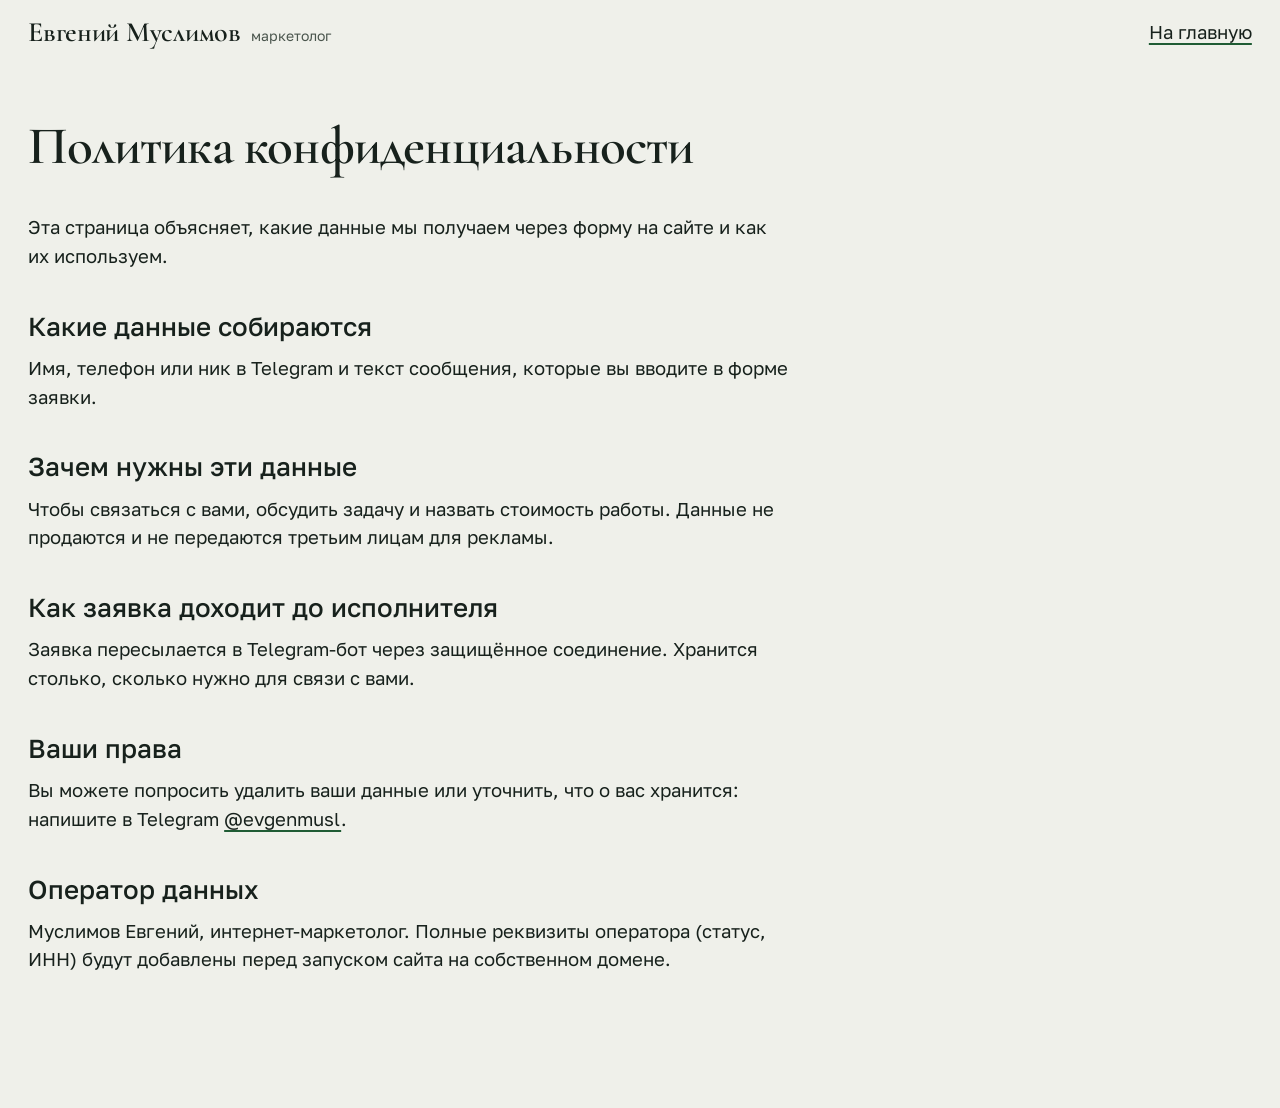
==== privacy.html @ 206d7241 "init: landing for Evgeny Muslimov (marketing)" ====
<!DOCTYPE html>
<html lang="ru">
<head>
<meta charset="UTF-8">
<meta name="viewport" content="width=device-width, initial-scale=1">
<title>Политика конфиденциальности. Евгений Муслимов</title>
<meta name="robots" content="noindex">
<link rel="preconnect" href="https://fonts.googleapis.com">
<link rel="preconnect" href="https://fonts.gstatic.com" crossorigin>
<link href="https://fonts.googleapis.com/css2?family=Cormorant+Garamond:wght@600&family=Golos+Text:wght@400;500&display=swap" rel="stylesheet">
<link rel="stylesheet" href="styles.css">
<style>
  .doc { max-width: 760px; padding-block: 56px 120px; }
  .doc h1 { margin-bottom: 40px; }
  .doc h2 { font-family: var(--text); font-weight: 500; font-size: var(--s-lead); margin: 40px 0 12px; line-height: 1.2; }
  .doc p { margin-bottom: 14px; }
</style>
</head>
<body>
<header class="header"><div class="wrap header__inner">
  <a class="logo" href="index.html"><span class="logo__name">Евгений Муслимов</span><span class="logo__sfx">маркетолог</span></a>
  <a class="link" style="margin-left:auto" href="index.html">На главную</a>
</div></header>
<main class="wrap">
  <div class="doc">
    <h1 class="head">Политика конфиденциальности</h1>
    <p>Эта страница объясняет, какие данные мы получаем через форму на сайте и как их используем.</p>
    <h2>Какие данные собираются</h2>
    <p>Имя, телефон или ник в Telegram и текст сообщения, которые вы вводите в форме заявки.</p>
    <h2>Зачем нужны эти данные</h2>
    <p>Чтобы связаться с вами, обсудить задачу и назвать стоимость работы. Данные не продаются и не передаются третьим лицам для рекламы.</p>
    <h2>Как заявка доходит до исполнителя</h2>
    <p>Заявка пересылается в Telegram-бот через защищённое соединение. Хранится столько, сколько нужно для связи с вами.</p>
    <h2>Ваши права</h2>
    <p>Вы можете попросить удалить ваши данные или уточнить, что о вас хранится: напишите в Telegram <a class="link" href="https://t.me/evgenmusl">@evgenmusl</a>.</p>
    <h2>Оператор данных</h2>
    <p>Муслимов Евгений, интернет-маркетолог. Полные реквизиты оператора (статус, ИНН) будут добавлены перед запуском сайта на собственном домене.</p>
  </div>
</main>
</body>
</html>
---- styles.css ----
/* Евгений Муслимов, маркетолог и шахматный тренер.
   Страница = шахматная партия: доска стоит на месте, позиция меняется по мере чтения. */
:root {
  --paper: #eff0ea;
  --field: #dfe5d3;
  --row: #f5f6f0;
  --pick: #e4e9d6;
  --ink: #17211c;
  --muted: #4a554d;
  --accent: #1f5c34;
  --accent-deep: #164527;
  --accent-ink: #f6f7f1;
  --sq-light: #efefdc;
  --sq-dark: #759a5a;
  --sq-light-hl: #e6e89f;
  --sq-dark-hl: #b4c457;

  --display: 'Cormorant Garamond', 'Times New Roman', serif;
  --text: 'Golos Text', 'Segoe UI', Arial, sans-serif;

  --s-small: 0.875rem;
  --s-body: clamp(1.0625rem, 1rem + 0.2vw, 1.1875rem);
  --s-lead: clamp(1.25rem, 1.1rem + 0.7vw, 1.625rem);
  --s-head: clamp(2rem, 1.4rem + 2.4vw, 3.5rem);
  --s-display: clamp(2.25rem, 1.2rem + 4vw, 5rem);

  --header-h: 64px;
  --margin: clamp(16px, 2.2vw, 32px);
  --pad-text: clamp(24px, 4.2vw, 72px);
  --gap-section: clamp(96px, 11vw, 168px);
  --ease: cubic-bezier(0.22, 1, 0.36, 1);
}

*, *::before, *::after { box-sizing: border-box; }
html { -webkit-text-size-adjust: 100%; }
body {
  margin: 0;
  background: var(--paper);
  color: var(--ink);
  font-family: var(--text);
  font-size: var(--s-body);
  line-height: 1.55;
  font-variant-numeric: tabular-nums;
  -webkit-font-smoothing: antialiased;
  overflow-x: clip;
}
img { display: block; max-width: 100%; height: auto; }
a { color: inherit; }
button, input, textarea { font: inherit; color: inherit; }
h1, h2, h3, p, ul, ol, dl, dd, figure { margin: 0; }
ul, ol { padding: 0; list-style: none; }
::selection { background: var(--accent); color: var(--accent-ink); }
:focus-visible { outline: 3px solid var(--accent); outline-offset: 3px; }

.sr { position: absolute; width: 1px; height: 1px; overflow: hidden; clip-path: inset(50%); white-space: nowrap; }
.skip { position: absolute; left: var(--margin); top: -80px; background: var(--ink); color: var(--paper); padding: 12px 16px; z-index: 100; }
.skip:focus { top: 12px; }
.wrap { padding-inline: var(--margin); max-width: 1680px; margin-inline: auto; }
.display { font-family: var(--display); font-weight: 600; letter-spacing: -0.02em; line-height: 0.95; font-size: var(--s-display); }
.head { font-family: var(--display); font-weight: 600; letter-spacing: -0.015em; line-height: 1; font-size: var(--s-head); text-wrap: balance; }
.lead { font-size: var(--s-lead); line-height: 1.4; }
.small { font-size: var(--s-small); line-height: 1.5; }
.muted { color: var(--muted); }
.link { text-decoration: underline; text-decoration-thickness: 2px; text-underline-offset: 4px; text-decoration-color: var(--accent); transition: color .2s; }
.link:hover { color: var(--accent); }

.btn {
  display: inline-flex; align-items: center; justify-content: center;
  background: var(--accent); color: var(--accent-ink);
  padding: 16px 28px; font-weight: 500; text-decoration: none; border: 0; border-radius: 0; cursor: pointer;
  transition: background .2s, transform .2s var(--ease);
}
.btn:hover { background: var(--accent-deep); transform: translateY(-2px); }
.btn:active { transform: translateY(0) scale(0.98); }
.btn[disabled] { opacity: .6; cursor: default; transform: none; }
.btn--small { padding: 10px 20px; }
.btn--block { width: 100%; }

/* ----- шапка ----- */
.header { position: sticky; top: 0; z-index: 50; background: var(--paper); height: var(--header-h); }
.header__inner { display: flex; align-items: center; gap: 24px; min-width: 0; height: var(--header-h); }
.logo { display: flex; align-items: baseline; gap: 10px; text-decoration: none; flex-shrink: 0; }
.logo__name { font-family: var(--display); font-weight: 600; font-size: 1.75rem; letter-spacing: -0.01em; line-height: 1; }
.logo__sfx { font-size: var(--s-small); color: var(--muted); }
.nav { display: flex; gap: 28px; margin-left: auto; }
.nav a { white-space: nowrap; text-decoration: none; font-size: 1rem; transition: color .2s; }
.nav a:hover { color: var(--accent); }
.burger { display: none; background: var(--field); border: 0; padding: 10px 16px; cursor: pointer; margin-left: auto; }
.menu { display: none; }

/* ----- сцена: половина экрана стоит на месте ----- */
.split { display: grid; grid-template-columns: minmax(0, 1fr) minmax(0, 1fr); align-items: start; }
.split > .stage { grid-column: 2; grid-row: 1; }
.split > .split__text { grid-column: 1; grid-row: 1; }
.split--rev > .stage { grid-column: 1; }
.split--rev > .split__text { grid-column: 2; }

.stage {
  position: sticky; top: calc(var(--header-h) + 12px);
  height: calc(100svh - var(--header-h) - 24px);
  margin: 12px 12px 12px 0;
  background: var(--field);
  display: flex; flex-direction: column;
  overflow: clip;
}
.split--rev .stage { margin: 12px 0 12px 12px; }
.stage__bar {
  display: flex; justify-content: space-between; gap: 16px; align-items: center;
  min-height: 56px; padding: 8px 20px; background: var(--paper);
  font-size: var(--s-small); flex-shrink: 0;
}
.board-wrap { flex: 1; min-height: 0; padding: clamp(16px, 3vw, 44px); display: grid; place-items: center; }
.board-wrap svg { width: 100%; height: 100%; display: block; }
.sq--l { fill: var(--sq-light); }
.sq--d { fill: var(--sq-dark); }
.sq--l.hl { fill: var(--sq-light-hl); }
.sq--d.hl { fill: var(--sq-dark-hl); }
.board--inline { display: none; width: 100%; max-width: 380px; height: auto; aspect-ratio: 1; margin-top: 12px; }
.piece { transition: transform .65s var(--ease), opacity .45s ease; }

.photo-wrap { position: relative; flex: 1; min-height: 0; }
.slide { position: absolute; inset: 0; width: 100%; height: 100%; object-fit: cover; opacity: 0; transition: opacity 1.4s ease; }
.slide.is-on { opacity: 1; }
.slide[data-i="0"] { object-position: 35% 40%; }
.slide[data-i="1"] { object-position: 30% 50%; }
.slide[data-i="2"] { object-position: 50% 30%; }

.split__text > section { padding-inline: var(--margin) var(--pad-text); }
.split--rev .split__text > section { padding-inline: var(--pad-text) var(--margin); }
.split__text > section > * { max-width: 40rem; }

/* ----- первый экран ----- */
.hero { min-height: calc(100svh - var(--header-h)); display: flex; flex-direction: column; justify-content: space-between; gap: 48px; padding-block: 56px 40px; }
.hero__body { display: flex; flex-direction: column; gap: 32px; padding-top: clamp(8px, 6vh, 72px); }
.hero__body .display { text-wrap: balance; }
.hero__lead { max-width: 28ch; }
.hero__actions { display: flex; flex-wrap: wrap; align-items: center; gap: 12px 28px; }
.hero__who { display: flex; align-items: center; gap: 16px; }
.hero__who p { max-width: 34rem; color: var(--muted); }
.avatar { width: 64px; height: 64px; border-radius: 50%; object-fit: cover; flex-shrink: 0; }

/* ----- цены ----- */
.price, .how { padding-block: var(--gap-section) 0; }
.price .head, .how .head { margin-bottom: 28px; }
.body-lead { margin-bottom: 56px; max-width: 34rem; }
.group { font-family: var(--text); font-weight: 500; font-size: var(--s-lead); line-height: 1.2; margin: 56px 0 16px; }
.group:first-child { margin-top: 0; }
.item { position: relative; display: grid; grid-template-columns: 28px 1fr auto; column-gap: 16px; row-gap: 4px; align-items: baseline; padding: 20px 20px 20px 16px; margin-inline: -16px; cursor: pointer; transition: background .2s; }
.item:hover { background: var(--row); }
.item--static { grid-template-columns: 1fr auto; cursor: default; padding-left: 20px; margin-left: -16px; }
.item--static:hover { background: none; }
.item__box { position: absolute; opacity: 0; width: 24px; height: 24px; margin: 0; pointer-events: none; }
.item__tick { grid-row: 1 / span 2; align-self: start; width: 24px; height: 24px; margin-top: 3px; background: var(--field); transition: background .2s; position: relative; }
.item__tick::after { content: ""; position: absolute; left: 8px; top: 3px; width: 8px; height: 14px; border: solid var(--accent-ink); border-width: 0 3px 3px 0; transform: rotate(45deg) scale(0.4); opacity: 0; transition: transform .25s var(--ease), opacity .2s; }
.item__box:checked + .item__tick { background: var(--accent); }
.item__box:checked + .item__tick::after { transform: rotate(45deg) scale(1); opacity: 1; }
.item__box:focus-visible + .item__tick { outline: 3px solid var(--accent); outline-offset: 3px; }
.item:has(.item__box:checked) { background: var(--pick); }
.item__name { font-size: var(--s-lead); line-height: 1.2; font-weight: 500; }
.item__price { font-size: var(--s-lead); line-height: 1.2; font-weight: 500; text-align: right; white-space: nowrap; }
.item__text { grid-column: 2; color: var(--muted); max-width: 36ch; }
.item--static .item__text { grid-column: 1; max-width: 40ch; }

.sum { margin: 24px 0 0; padding: 24px; background: var(--field); display: grid; gap: 6px; }
.sum__main { font-size: var(--s-lead); line-height: 1.25; font-weight: 500; }
.sum__test { color: var(--muted); min-height: 0; }
.sum__test:empty { display: none; }
.sum__btn { margin-top: 14px; }
.sum__btn[hidden] { display: none; }

/* ----- как идёт работа ----- */
.steps { display: grid; }
.step { min-height: 56vh; display: flex; flex-direction: column; justify-content: center; gap: 16px; color: var(--muted); transition: color .4s; }
.step.is-active { color: var(--ink); }
.step__h { font-family: var(--display); font-weight: 600; font-size: var(--s-head); line-height: 1; letter-spacing: -0.015em; }
.step p { font-size: var(--s-lead); line-height: 1.4; max-width: 30ch; }
.how { padding-bottom: 40px; }

/* ----- цифры ----- */
.cases { background: var(--field); padding-block: var(--gap-section); }
.cases__inner { display: grid; grid-template-columns: repeat(12, minmax(0, 1fr)); column-gap: 24px; row-gap: 56px; align-items: start; }
.cases__h { grid-column: 1 / 8; }
.cases__lead { grid-column: 8 / 13; align-self: end; max-width: 28ch; }
.ledger { grid-column: 1 / 8; width: 100%; border-collapse: collapse; }
.ledger thead th { text-align: left; font-weight: 400; font-size: var(--s-small); color: var(--muted); padding: 0 16px 12px; }
.ledger thead th:last-child { text-align: right; }
.ledger tbody tr:nth-child(odd) { background: var(--row); }
.ledger tbody th, .ledger tbody td { padding: 18px 16px; text-align: left; vertical-align: top; font-weight: 500; }
.ledger tbody th small { display: block; font-weight: 400; font-size: var(--s-small); color: var(--muted); }
.ledger tbody td { font-weight: 400; }
.ledger .num { text-align: right; font-weight: 500; font-size: var(--s-lead); line-height: 1.2; white-space: nowrap; }
.ledger .num--none { color: var(--muted); font-weight: 400; }
.proof { grid-column: 8 / 13; display: grid; grid-template-columns: 1fr 1fr; gap: 16px; }
.proof figure { display: grid; gap: 8px; align-content: start; }
.proof img { width: 100%; height: auto; background: var(--paper); }
.proof figcaption { font-size: var(--s-small); color: var(--muted); }
.proof__c { grid-column: 1 / -1; }
.cases__note { grid-column: 1 / 13; max-width: 60ch; }

/* ----- обо мне ----- */
.about, .faq { padding-block: var(--gap-section) 0; }
.about .head, .faq .head { margin-bottom: 40px; }
.letter { display: grid; gap: 24px; }
.letter p { max-width: 36rem; }
.letter__sign { margin-top: 8px; }
.letter__name { font-family: var(--display); font-weight: 600; font-size: var(--s-lead); }
.facts { display: grid; gap: 10px; margin-bottom: 48px; }
.qa { display: grid; gap: 28px; }
.qa__item summary { list-style: none; cursor: pointer; font-size: var(--s-lead); line-height: 1.25; font-weight: 500; padding: 6px 40px 6px 0; position: relative; min-height: 44px; transition: color .2s; }
.qa__item summary::-webkit-details-marker { display: none; }
.qa__item summary:hover { color: var(--accent); }
.qa__item summary::before, .qa__item summary::after { content: ""; position: absolute; right: 6px; top: 18px; width: 12px; height: 2px; background: var(--ink); transition: transform .3s var(--ease); }
.qa__item summary::before { transform: translateX(-5px) rotate(45deg); }
.qa__item summary::after { transform: translateX(3px) rotate(-45deg); }
.qa__item[open] summary::before { transform: translateX(-5px) rotate(-45deg); }
.qa__item[open] summary::after { transform: translateX(3px) rotate(45deg); }
.qa__item p { margin-top: 10px; color: var(--muted); max-width: 36rem; }
.faq__end { margin-top: 56px; padding-bottom: var(--gap-section); }
.letter__photo, .faq__cert { display: none; }

/* ----- связь ----- */
.contact { padding-block: var(--gap-section); }
.contact__inner { display: grid; grid-template-columns: repeat(12, minmax(0, 1fr)); column-gap: 24px; row-gap: 56px; align-items: start; }
.contact__h { grid-column: 1 / 10; }
.contact__col { grid-column: 1 / 13; display: grid; grid-template-columns: repeat(12, minmax(0, 1fr)); column-gap: 24px; row-gap: 48px; align-items: start; }
.contact__col form { grid-column: 1 / 8; display: grid; gap: 20px; }
.contact__links { grid-column: 9 / 13; display: grid; gap: 22px; align-content: start; }
.contact__links a { font-size: var(--s-lead); line-height: 1.25; }
.contact__links li { display: grid; gap: 2px; }
.contact__links span { font-size: var(--s-small); color: var(--muted); }
.field { display: grid; gap: 8px; }
.field label { font-size: var(--s-small); color: var(--muted); }
.field input, .field textarea { background: var(--field); border: 0; border-radius: 0; padding: 16px; width: 100%; font-size: var(--s-body); resize: vertical; }
.field input:focus-visible, .field textarea:focus-visible { outline: 2px solid var(--accent); outline-offset: -2px; }
.hp { position: absolute; left: 0; top: 0; width: 2px; height: 2px; opacity: 0; pointer-events: none; }
.contact__col form { position: relative; }
.form__status { min-height: 1.5em; font-weight: 500; }
.form__note { font-size: var(--s-small); color: var(--muted); max-width: 44ch; }

/* ----- подвал ----- */
.footer { background: var(--field); padding: 72px var(--margin) 40px; }
.footer__name { font-family: var(--display); font-weight: 600; font-size: clamp(3rem, 11.4vw, 13rem); letter-spacing: -0.03em; line-height: 0.85; white-space: nowrap; margin-bottom: 64px; }
.footer__cols { display: grid; grid-template-columns: repeat(4, minmax(0, 1fr)); gap: 32px 24px; }
.footer__cols li { font-size: 1rem; line-height: 1.7; }
.footer__cols li:first-child { font-size: var(--s-small); color: var(--muted); margin-bottom: 6px; }
.footer__cols a { text-decoration: none; }
.footer__cols a:hover { color: var(--accent); }
.footer__credits { margin-top: 56px; font-size: var(--s-small); color: var(--muted); max-width: 64ch; line-height: 1.6; }
.footer__credits a { text-decoration: underline; text-underline-offset: 3px; }

/* ----- появление ----- */
.js .reveal { opacity: 0; transform: translateY(18px); transition: opacity .7s var(--ease), transform .7s var(--ease), background .2s; transition-delay: calc(var(--d, 0) * 70ms), calc(var(--d, 0) * 70ms), 0s; }
.js .reveal.is-visible { opacity: 1; transform: none; }

/* ----- брейкпоинты ----- */
@media (max-width: 1180px) {
  .nav { gap: 20px; }
  .nav a { font-size: 0.9375rem; }
}
@media (max-width: 1100px) {
  .nav { display: none; }
  .burger { display: block; }
  .btn--small { margin-left: 0; }
  .menu.is-open { display: flex; flex-direction: column; position: absolute; top: var(--header-h); left: 0; right: 0; background: var(--paper); padding: 8px var(--margin) 24px; }
  .menu a { padding: 14px 0; font-size: var(--s-lead); text-decoration: none; }
}
@media (max-width: 900px) {
  .split { display: block; }
  .stage--board { display: none; }
  .board--inline { display: block; }
  .stage--photo, .split--rev .stage--photo { position: static; height: auto; margin: 0 12px; }
  .photo-wrap { flex: none; aspect-ratio: 4 / 5; max-height: 72svh; }
  .slide:not([data-i="0"]) { display: none; }
  .slide[data-i="0"] { opacity: 1; }
  .letter__photo, .faq__cert { display: block; }
  .letter__photo img, .faq__cert img { width: 100%; height: auto; }
  .faq__cert { max-width: 22rem; margin-top: 40px; }
  .split__text > section, .split--rev .split__text > section { padding-inline: 20px; }
  .hero { min-height: 0; padding-block: 40px 24px; gap: 32px; }
  .hero__body { padding-top: 0; }
  
  .price, .how, .about, .faq { padding-top: 96px; }
  .step { min-height: 0; padding-block: 40px 0; color: var(--ink); }
  .step p { max-width: 34ch; }
  .steps { gap: 24px; }
  .cases__h, .cases__lead, .ledger, .proof, .cases__note { grid-column: 1 / -1; }
  .cases__lead { align-self: start; }
  .contact__h, .contact__col, .contact__col form, .contact__links { grid-column: 1 / -1; }
  .footer__cols { grid-template-columns: repeat(2, minmax(0, 1fr)); }

  .ledger thead { position: absolute; width: 1px; height: 1px; overflow: hidden; clip-path: inset(50%); }
  .ledger, .ledger tbody { display: block; }
  .ledger tbody tr { display: grid; grid-template-columns: minmax(0, 1fr) auto; gap: 6px 16px; padding: 16px; }
  .ledger tbody th, .ledger tbody td { padding: 0; display: block; }
  .ledger tbody td:nth-child(2) { grid-column: 1 / -1; grid-row: 2; }
  .ledger .num { grid-column: 2; grid-row: 1; }
}
@media (max-width: 560px) {
  .btn--small { display: none; }
  .logo__name { font-size: 1.5rem; }
  .item { grid-template-columns: 28px 1fr; }
  .item__price { grid-column: 2; text-align: left; }
  .item__text { grid-column: 2; }
  .item--static { grid-template-columns: 1fr; }
  .item--static .item__price { text-align: left; }
  .proof { grid-template-columns: 1fr 1fr; gap: 12px; }
  .footer { padding-top: 56px; }
}
@media (max-width: 560px) {
  :root { --margin: 20px; }
}
@media (max-width: 480px) {
  .logo__sfx { display: none; }
  .header__inner { gap: 12px; }
}
@media (prefers-reduced-motion: reduce) {
  .piece, .slide, .reveal, .btn, .step { transition: none !important; }
  .js .reveal { opacity: 1; transform: none; }
}
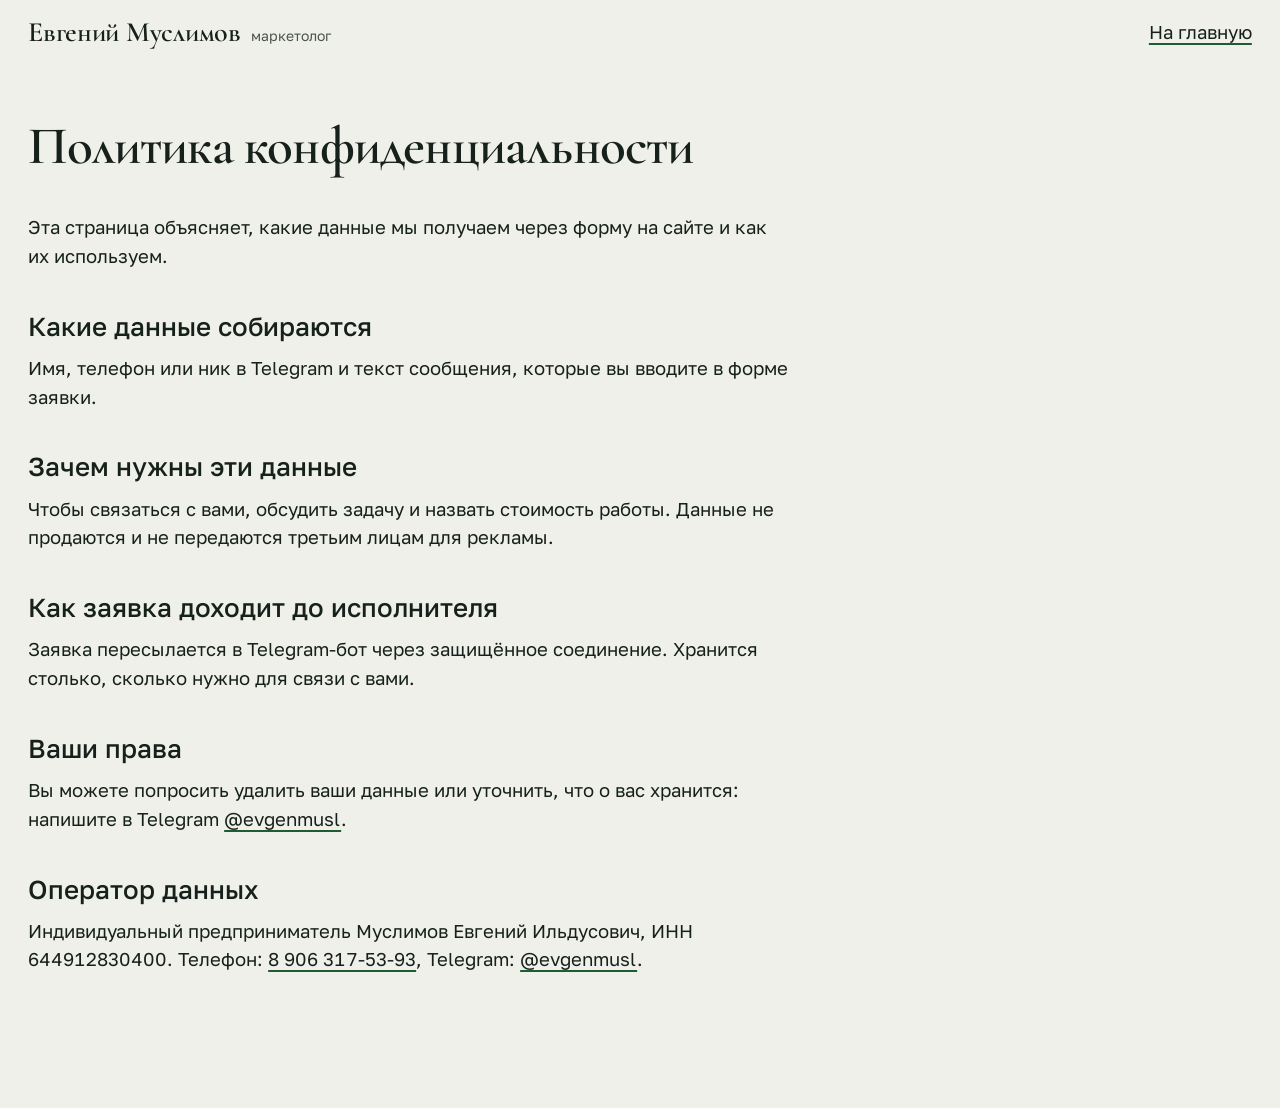
==== commit f9c9202b: "Правки клиента: гайд-CTA, блок «когда полезен», кейсы по структуре, цены и состав теста, Авито/Авито" ====
--- a/privacy.html
+++ b/privacy.html
@@ -34,7 +34,7 @@
     <h2>Ваши права</h2>
     <p>Вы можете попросить удалить ваши данные или уточнить, что о вас хранится: напишите в Telegram <a class="link" href="https://t.me/evgenmusl">@evgenmusl</a>.</p>
     <h2>Оператор данных</h2>
-    <p>Муслимов Евгений, интернет-маркетолог. Полные реквизиты оператора (статус, ИНН) будут добавлены перед запуском сайта на собственном домене.</p>
+    <p>Индивидуальный предприниматель Муслимов Евгений Ильдусович, ИНН 644912830400. Телефон: <a class="link" href="tel:+79063175393">8 906 317-53-93</a>, Telegram: <a class="link" href="https://t.me/evgenmusl">@evgenmusl</a>.</p>
   </div>
 </main>
 </body>
--- a/styles.css
+++ b/styles.css
@@ -74,6 +74,8 @@
 .btn:active { transform: translateY(0) scale(0.98); }
 .btn[disabled] { opacity: .6; cursor: default; transform: none; }
 .btn--small { padding: 10px 20px; }
+.btn--ghost { background: var(--field); color: var(--ink); }
+.btn--ghost:hover { background: var(--pick); color: var(--ink); }
 .btn--block { width: 100%; }
 
 /* ----- шапка ----- */
@@ -133,14 +135,18 @@
 .hero { min-height: calc(100svh - var(--header-h)); display: flex; flex-direction: column; justify-content: space-between; gap: 48px; padding-block: 56px 40px; }
 .hero__body { display: flex; flex-direction: column; gap: 32px; padding-top: clamp(8px, 6vh, 72px); }
 .hero__body .display { text-wrap: balance; }
-.hero__lead { max-width: 28ch; }
+.hero__lead { max-width: 34ch; }
+.hero__note { max-width: 40ch; margin-top: -12px; }
 .hero__actions { display: flex; flex-wrap: wrap; align-items: center; gap: 12px 28px; }
 .hero__who { display: flex; align-items: center; gap: 16px; }
 .hero__who p { max-width: 34rem; color: var(--muted); }
 .avatar { width: 64px; height: 64px; border-radius: 50%; object-fit: cover; flex-shrink: 0; }
 
 /* ----- цены ----- */
-.price, .how { padding-block: var(--gap-section) 0; }
+.fit, .price, .how { padding-block: var(--gap-section) 0; }
+.fit .head { margin-bottom: 32px; }
+.fit__list { display: grid; gap: 20px; }
+.fit__list li { font-size: var(--s-lead); line-height: 1.35; max-width: 30ch; }
 .price .head, .how .head { margin-bottom: 28px; }
 .body-lead { margin-bottom: 56px; max-width: 34rem; }
 .group { font-family: var(--text); font-weight: 500; font-size: var(--s-lead); line-height: 1.2; margin: 56px 0 16px; }
@@ -160,6 +166,9 @@
 .item__price { font-size: var(--s-lead); line-height: 1.2; font-weight: 500; text-align: right; white-space: nowrap; }
 .item__text { grid-column: 2; color: var(--muted); max-width: 36ch; }
 .item--static .item__text { grid-column: 1; max-width: 40ch; }
+.item__list { grid-column: 1 / -1; display: grid; gap: 8px; margin-top: 14px; max-width: 40ch; }
+.item__list li { position: relative; padding-left: 20px; color: var(--ink); }
+.item__list li::before { content: ""; position: absolute; left: 0; top: 0.62em; width: 8px; height: 8px; background: var(--accent); }
 
 .sum { margin: 24px 0 0; padding: 24px; background: var(--field); display: grid; gap: 6px; }
 .sum__main { font-size: var(--s-lead); line-height: 1.25; font-weight: 500; }
@@ -181,6 +190,11 @@
 .cases__inner { display: grid; grid-template-columns: repeat(12, minmax(0, 1fr)); column-gap: 24px; row-gap: 56px; align-items: start; }
 .cases__h { grid-column: 1 / 8; }
 .cases__lead { grid-column: 8 / 13; align-self: end; max-width: 28ch; }
+.story { grid-column: 1 / 13; display: grid; grid-template-columns: repeat(2, minmax(0, 1fr)); gap: 64px 48px; }
+.story__item { display: grid; gap: 12px; align-content: start; }
+.story__item h3 { font-family: var(--display); font-weight: 600; font-size: var(--s-lead); line-height: 1.1; margin-bottom: 4px; }
+.story__item p { max-width: 40ch; }
+.story__item b { font-weight: 500; }
 .ledger { grid-column: 1 / 8; width: 100%; border-collapse: collapse; }
 .ledger thead th { text-align: left; font-weight: 400; font-size: var(--s-small); color: var(--muted); padding: 0 16px 12px; }
 .ledger thead th:last-child { text-align: right; }
@@ -190,12 +204,20 @@
 .ledger tbody td { font-weight: 400; }
 .ledger .num { text-align: right; font-weight: 500; font-size: var(--s-lead); line-height: 1.2; white-space: nowrap; }
 .ledger .num--none { color: var(--muted); font-weight: 400; }
+.ledger .num small { display: block; font-size: var(--s-small); font-weight: 400; color: var(--muted); line-height: 1.3; }
 .proof { grid-column: 8 / 13; display: grid; grid-template-columns: 1fr 1fr; gap: 16px; }
 .proof figure { display: grid; gap: 8px; align-content: start; }
 .proof img { width: 100%; height: auto; background: var(--paper); }
 .proof figcaption { font-size: var(--s-small); color: var(--muted); }
 .proof__c { grid-column: 1 / -1; }
 .cases__note { grid-column: 1 / 13; max-width: 60ch; }
+
+/* ----- гайд ----- */
+.guide { padding-block: var(--gap-section) 0; }
+.guide__inner { display: grid; grid-template-columns: repeat(12, minmax(0, 1fr)); column-gap: 24px; row-gap: 32px; align-items: start; }
+.guide__inner .head { grid-column: 1 / 8; }
+.guide__col { grid-column: 8 / 13; display: grid; gap: 28px; justify-items: start; }
+.guide__col .lead { max-width: 28ch; }
 
 /* ----- обо мне ----- */
 .about, .faq { padding-block: var(--gap-section) 0; }
@@ -215,7 +237,7 @@
 .qa__item[open] summary::before { transform: translateX(-5px) rotate(-45deg); }
 .qa__item[open] summary::after { transform: translateX(3px) rotate(45deg); }
 .qa__item p { margin-top: 10px; color: var(--muted); max-width: 36rem; }
-.faq__end { margin-top: 56px; padding-bottom: var(--gap-section); }
+.faq__end { margin-top: 56px; padding-bottom: var(--gap-section); display: flex; flex-wrap: wrap; align-items: center; gap: 16px 28px; }
 .letter__photo, .faq__cert { display: none; }
 
 /* ----- связь ----- */
@@ -283,7 +305,11 @@
   .step { min-height: 0; padding-block: 40px 0; color: var(--ink); }
   .step p { max-width: 34ch; }
   .steps { gap: 24px; }
-  .cases__h, .cases__lead, .ledger, .proof, .cases__note { grid-column: 1 / -1; }
+  .cases__h, .cases__lead, .story, .ledger, .proof, .cases__note { grid-column: 1 / -1; }
+  .story { grid-template-columns: 1fr; gap: 48px; }
+  .guide__inner .head, .guide__col { grid-column: 1 / -1; }
+  .guide { padding-inline: 0; }
+  .fit, .price, .how { padding-top: 96px; }
   .cases__lead { align-self: start; }
   .contact__h, .contact__col, .contact__col form, .contact__links { grid-column: 1 / -1; }
   .footer__cols { grid-template-columns: repeat(2, minmax(0, 1fr)); }
@@ -293,7 +319,7 @@
   .ledger tbody tr { display: grid; grid-template-columns: minmax(0, 1fr) auto; gap: 6px 16px; padding: 16px; }
   .ledger tbody th, .ledger tbody td { padding: 0; display: block; }
   .ledger tbody td:nth-child(2) { grid-column: 1 / -1; grid-row: 2; }
-  .ledger .num { grid-column: 2; grid-row: 1; }
+  .ledger .num { grid-column: 2; grid-row: 1; text-align: right; }
 }
 @media (max-width: 560px) {
   .btn--small { display: none; }
